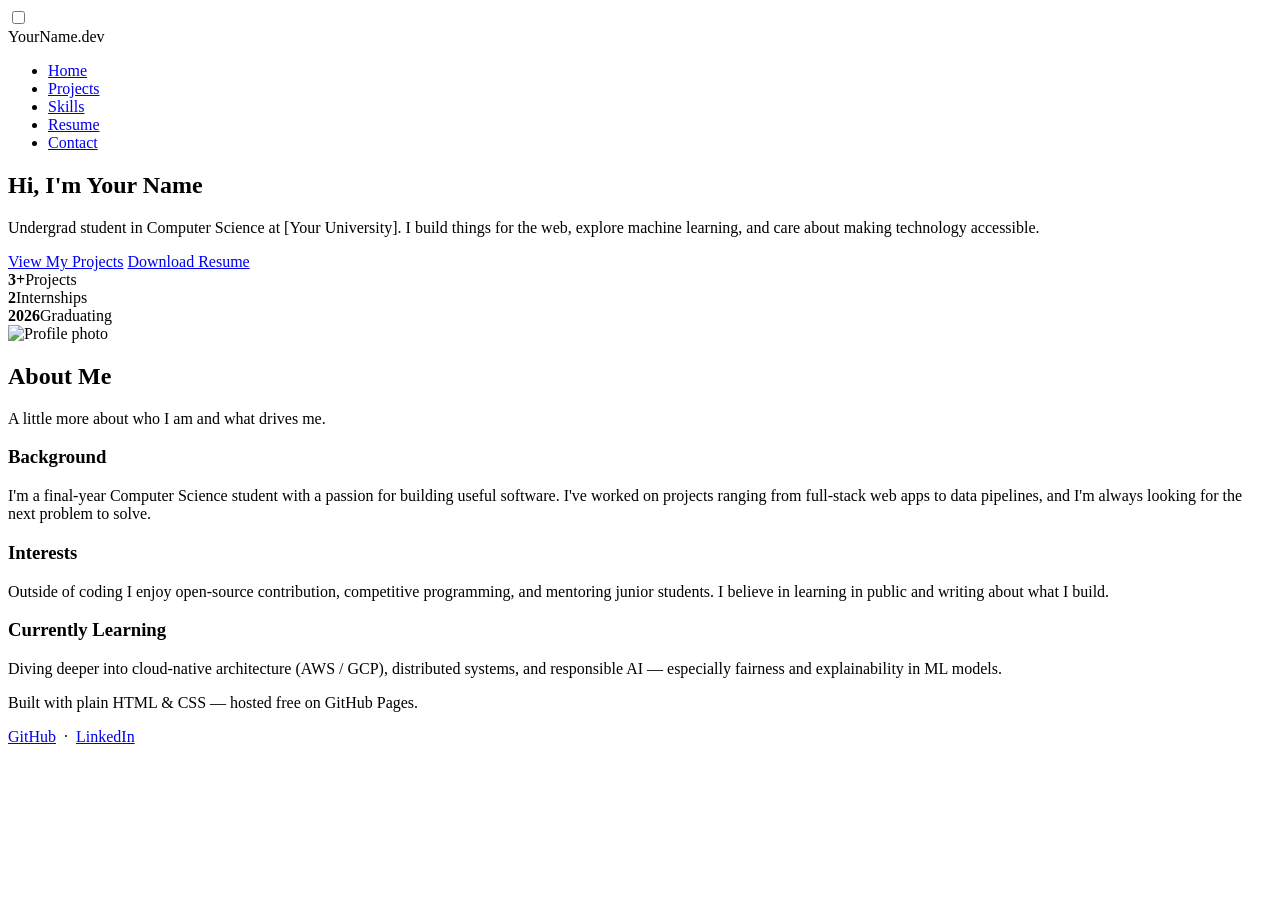
==== index.html @ 04952207 "Update index.html" ====
<!DOCTYPE html>
<html lang="en">
<head>
  <meta charset="UTF-8" />
  <meta name="viewport" content="width=device-width, initial-scale=1.0" />
  <title>Mahale Silva</title>
  <link rel="stylesheet" href="css/style.css" />
</head>
<body>

<!-- ── Navigation ── -->
<nav>
  <input type="checkbox" id="nav-toggle" />
  <div class="nav-inner">
    <span class="nav-brand">YourName.dev</span>
    <label class="nav-toggle-label" for="nav-toggle">
      <span></span>
    </label>
    <ul class="nav-links">
      <li><a href="index.html" class="active">Home</a></li>
      <li><a href="projects.html">Projects</a></li>
      <li><a href="skills.html">Skills</a></li>
      <li><a href="resume.html">Resume</a></li>
      <li><a href="contact.html">Contact</a></li>
    </ul>
  </div>
</nav>

<!-- ── Hero ── -->
<section class="hero">
  <div class="container hero-inner">
    <div class="hero-text">
      <h1>Hi, I'm <span>Your Name</span></h1>
      <p>
        Undergrad student in Computer Science at [Your University].
        I build things for the web, explore machine learning, and care
        about making technology accessible.
      </p>
      <div class="hero-btns">
        <a href="projects.html" class="btn">View My Projects</a>
        <a href="resume.html"   class="btn btn-outline">Download Resume</a>
      </div>
      <div class="stats">
        <div class="stat"><strong>3+</strong><span>Projects</span></div>
        <div class="stat"><strong>2</strong><span>Internships</span></div>
        <div class="stat"><strong>2026</strong><span>Graduating</span></div>
      </div>
    </div>
    <!-- Add your photo: upload a file called profile.jpg into the images/ folder -->
    <img
      src="images/profile.jpg"
      alt="Profile photo"
      class="hero-photo"
    />
  </div>
</section>

<!-- ── About ── -->
<section class="section section-alt">
  <div class="container">
    <h2 class="section-title">About Me</h2>
    <p class="section-sub">A little more about who I am and what drives me.</p>
    <div class="grid">

      <div class="card">
        <h3>Background</h3>
        <p>
          I'm a final-year Computer Science student with a passion for
          building useful software. I've worked on projects ranging from
          full-stack web apps to data pipelines, and I'm always looking
          for the next problem to solve.
        </p>
      </div>

      <div class="card">
        <h3>Interests</h3>
        <p>
          Outside of coding I enjoy open-source contribution, competitive
          programming, and mentoring junior students. I believe in learning
          in public and writing about what I build.
        </p>
      </div>

      <div class="card">
        <h3>Currently Learning</h3>
        <p>
          Diving deeper into cloud-native architecture (AWS / GCP),
          distributed systems, and responsible AI — especially fairness
          and explainability in ML models.
        </p>
      </div>

    </div>
  </div>
</section>

<!-- ── Footer ── -->
<footer>
  <p>Built with plain HTML &amp; CSS &mdash; hosted free on GitHub Pages.</p>
  <p style="margin-top:.4rem;">
    <a href="https://github.com/YourUsername">GitHub</a> &nbsp;·&nbsp;
    <a href="https://linkedin.com/in/yourhandle">LinkedIn</a>
  </p>
</footer>

</body>
</html>
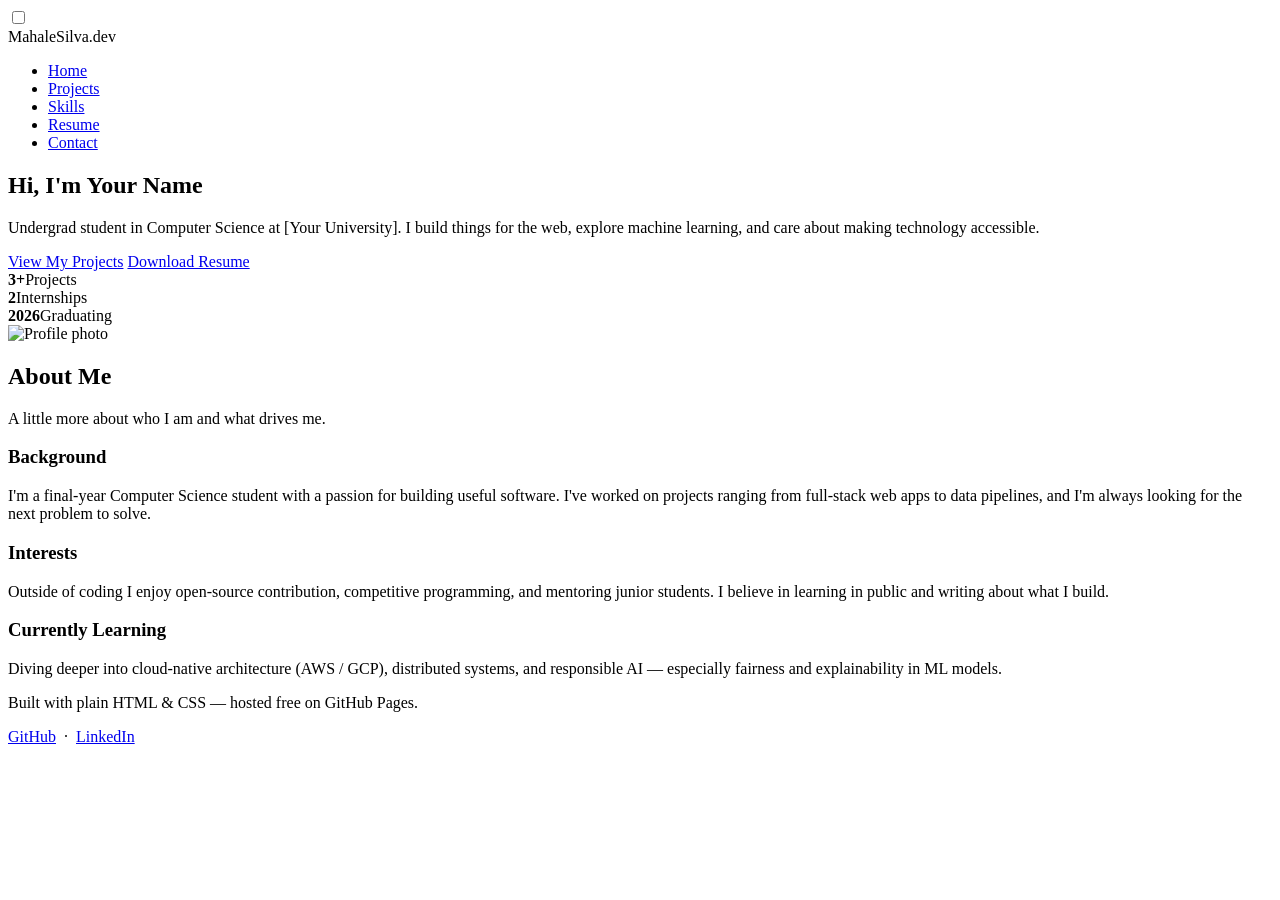
==== commit 36dc3bdc: "Update index.html" ====
--- a/index.html
+++ b/index.html
@@ -3,7 +3,7 @@
 <head>
   <meta charset="UTF-8" />
   <meta name="viewport" content="width=device-width, initial-scale=1.0" />
-  <title>Mahale Silva</title>
+  <title>Mahale Silva -- E-Portfolio</title>
   <link rel="stylesheet" href="css/style.css" />
 </head>
 <body>
@@ -12,7 +12,7 @@
 <nav>
   <input type="checkbox" id="nav-toggle" />
   <div class="nav-inner">
-    <span class="nav-brand">YourName.dev</span>
+    <span class="nav-brand">MahaleSilva.dev</span>
     <label class="nav-toggle-label" for="nav-toggle">
       <span></span>
     </label>
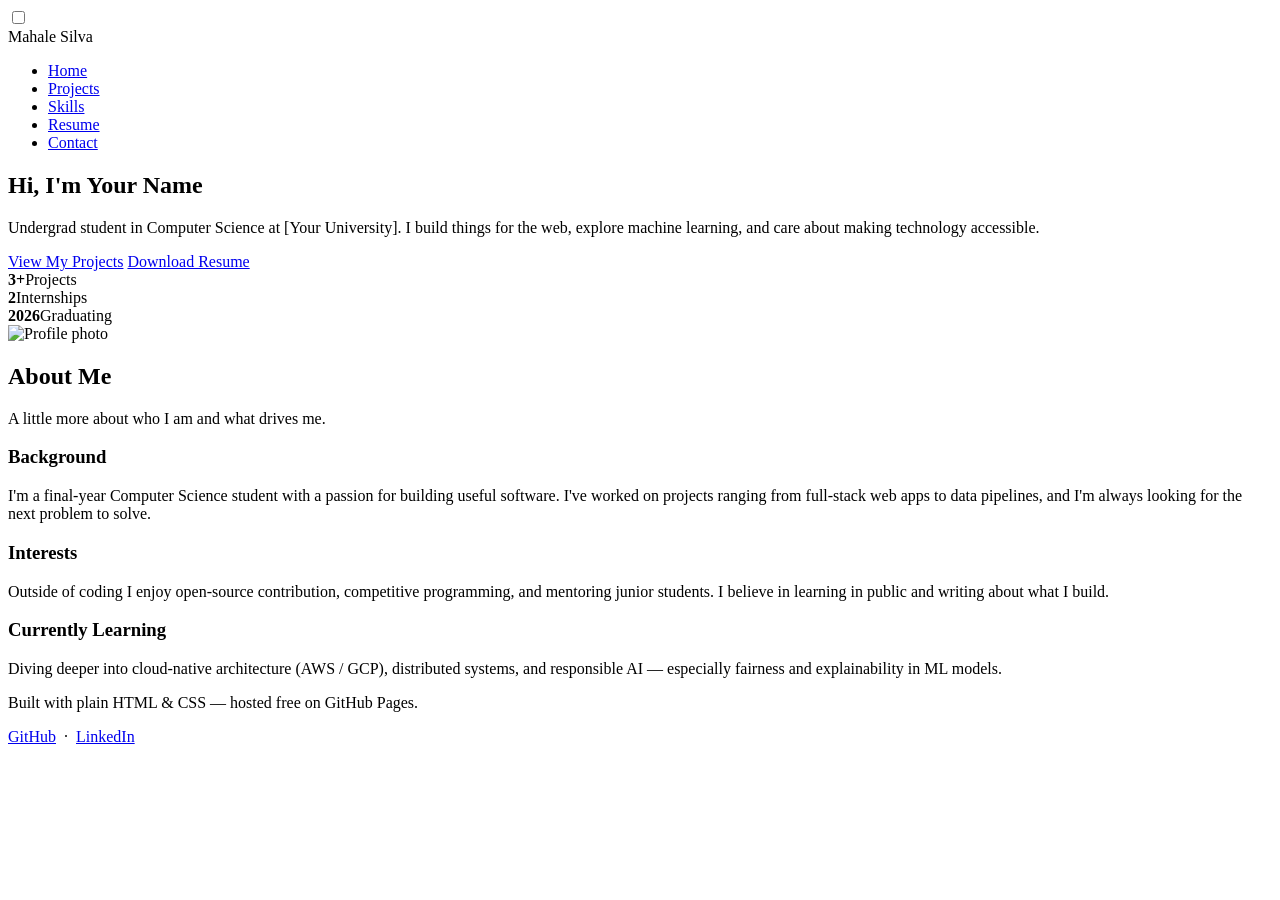
==== commit 5581702b: "Update index.html" ====
--- a/index.html
+++ b/index.html
@@ -12,7 +12,7 @@
 <nav>
   <input type="checkbox" id="nav-toggle" />
   <div class="nav-inner">
-    <span class="nav-brand">MahaleSilva.dev</span>
+    <span class="nav-brand">Mahale Silva</span>
     <label class="nav-toggle-label" for="nav-toggle">
       <span></span>
     </label>
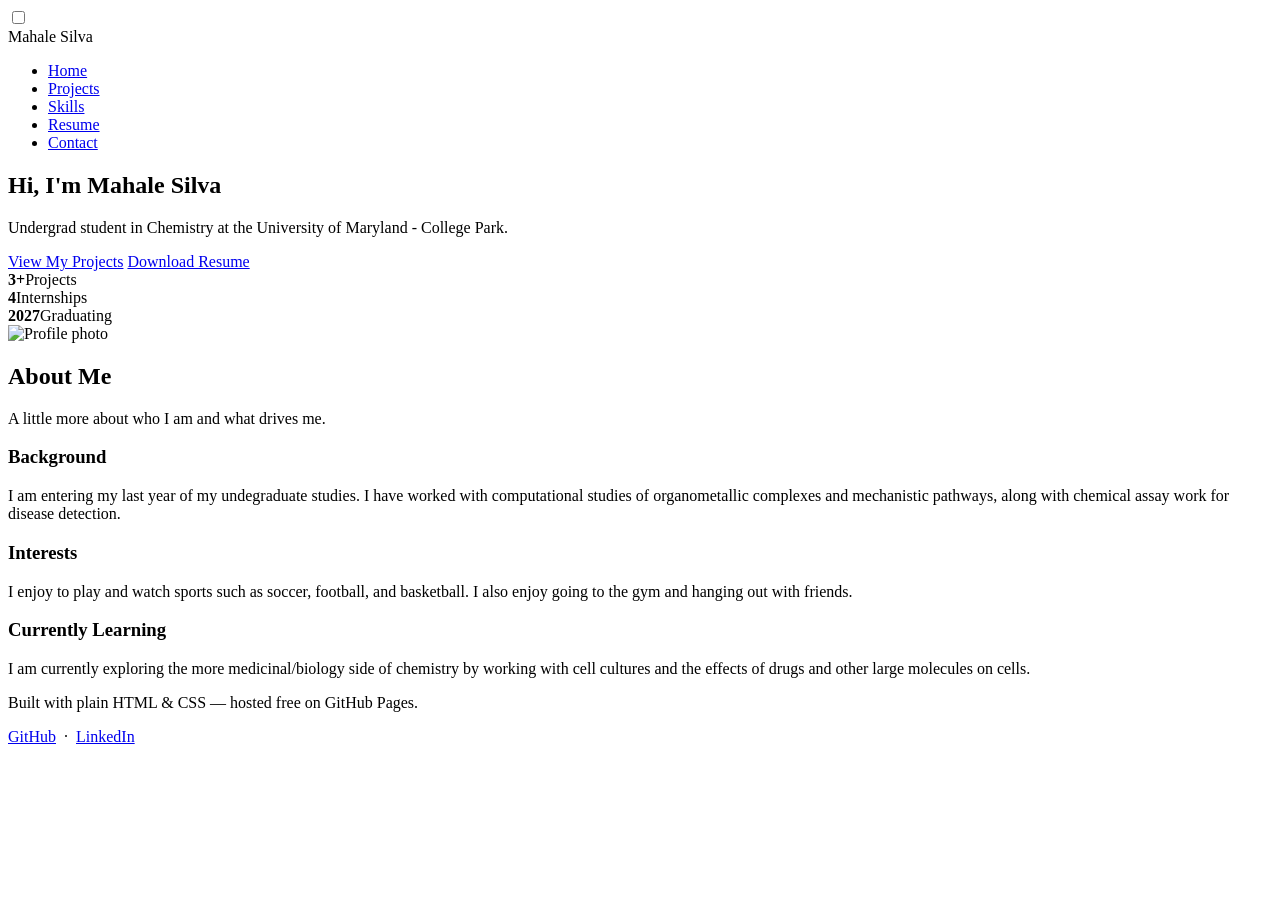
==== commit 6adbf619: "Update index.html" ====
--- a/index.html
+++ b/index.html
@@ -30,11 +30,9 @@
 <section class="hero">
   <div class="container hero-inner">
     <div class="hero-text">
-      <h1>Hi, I'm <span>Your Name</span></h1>
+      <h1>Hi, I'm <span>Mahale Silva</span></h1>
       <p>
-        Undergrad student in Computer Science at [Your University].
-        I build things for the web, explore machine learning, and care
-        about making technology accessible.
+        Undergrad student in Chemistry at the University of Maryland - College Park.
       </p>
       <div class="hero-btns">
         <a href="projects.html" class="btn">View My Projects</a>
@@ -42,8 +40,8 @@
       </div>
       <div class="stats">
         <div class="stat"><strong>3+</strong><span>Projects</span></div>
-        <div class="stat"><strong>2</strong><span>Internships</span></div>
-        <div class="stat"><strong>2026</strong><span>Graduating</span></div>
+        <div class="stat"><strong>4</strong><span>Internships</span></div>
+        <div class="stat"><strong>2027</strong><span>Graduating</span></div>
       </div>
     </div>
     <!-- Add your photo: upload a file called profile.jpg into the images/ folder -->
@@ -65,28 +63,28 @@
       <div class="card">
         <h3>Background</h3>
         <p>
-          I'm a final-year Computer Science student with a passion for
-          building useful software. I've worked on projects ranging from
-          full-stack web apps to data pipelines, and I'm always looking
-          for the next problem to solve.
+          I am entering my last year of my undegraduate studies. I have 
+          worked with computational studies of organometallic complexes 
+          and mechanistic pathways, along with chemical assay work for
+          disease detection.
         </p>
       </div>
 
       <div class="card">
         <h3>Interests</h3>
         <p>
-          Outside of coding I enjoy open-source contribution, competitive
-          programming, and mentoring junior students. I believe in learning
-          in public and writing about what I build.
+          I enjoy to play and watch sports such as soccer, football,
+          and basketball. I also enjoy going to the gym and hanging out
+          with friends.
         </p>
       </div>
 
       <div class="card">
         <h3>Currently Learning</h3>
         <p>
-          Diving deeper into cloud-native architecture (AWS / GCP),
-          distributed systems, and responsible AI — especially fairness
-          and explainability in ML models.
+          I am currently exploring the more medicinal/biology side of
+          chemistry by working with cell cultures and the effects of drugs
+          and other large molecules on cells.
         </p>
       </div>
 
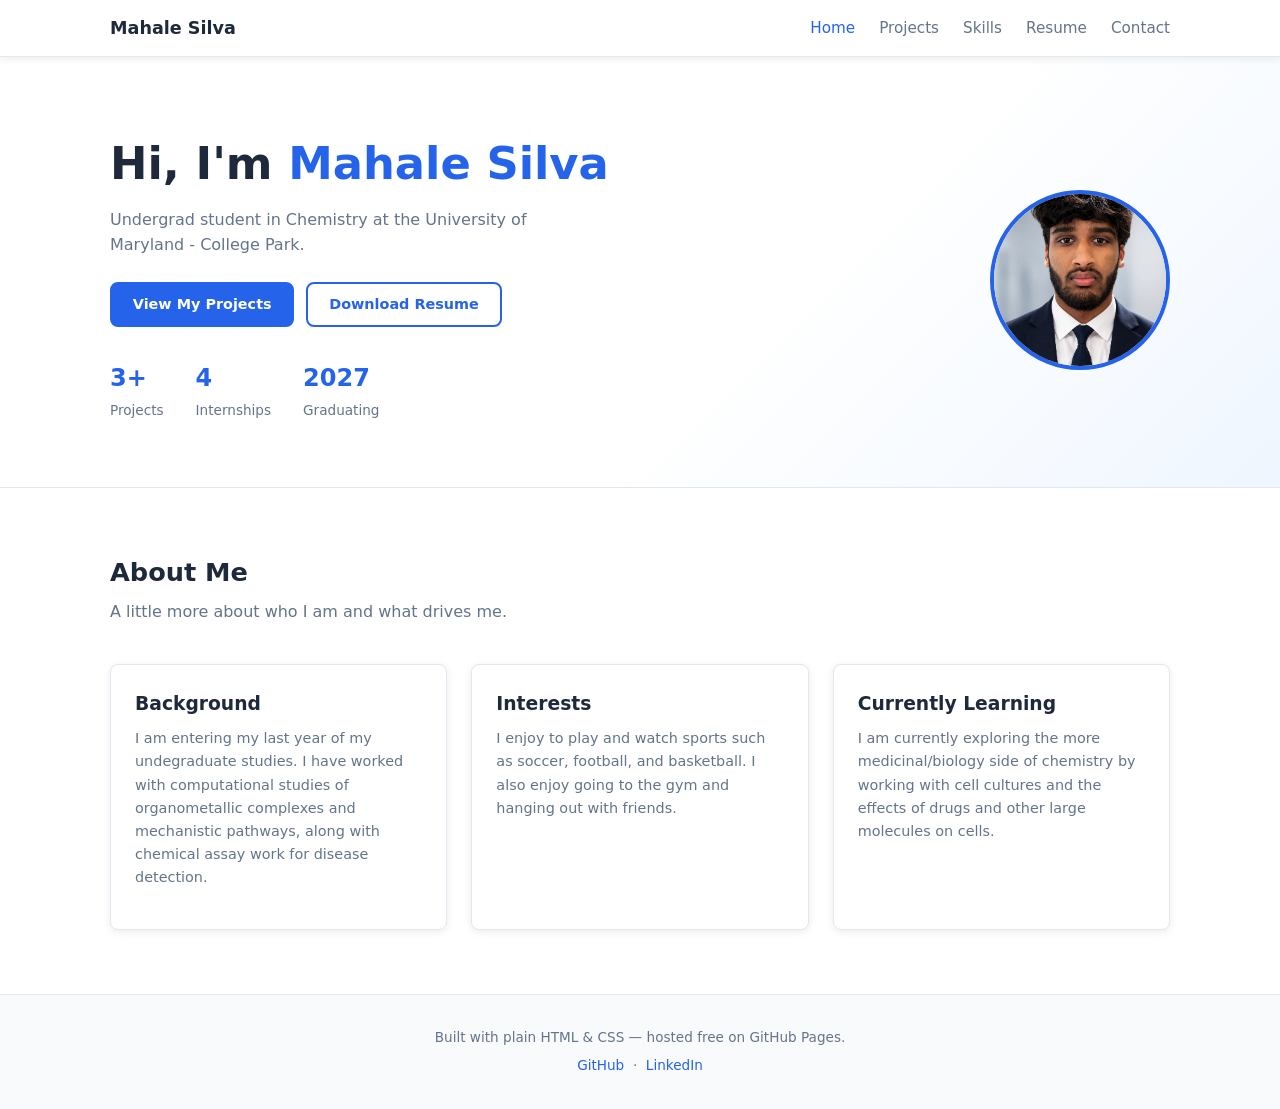
==== commit d0cf6f53: "Update index.html" ====
--- a/index.html
+++ b/index.html
@@ -46,7 +46,7 @@
     </div>
     <!-- Add your photo: upload a file called profile.jpg into the images/ folder -->
     <img
-      src="images/profile.jpg"
+      src="images/profile.jpg.png"
       alt="Profile photo"
       class="hero-photo"
     />
--- a/css/style.css
+++ b/css/style.css
@@ -0,0 +1,233 @@
+/* ============================================================
+   E-Portfolio Template — single shared stylesheet
+   Students: change the 4 CSS variables below to retheme everything
+   ============================================================ */
+
+:root {
+  --accent:    #2563eb;
+  --accent-dark: #1d4ed8;
+  --bg:        #f8fafc;
+  --surface:   #ffffff;
+  --text:      #1e293b;
+  --muted:     #64748b;
+  --border:    #e2e8f0;
+  --radius:    0.5rem;
+  --shadow:    0 2px 8px rgba(0,0,0,.08);
+  --font:      'Segoe UI', system-ui, sans-serif;
+  --max-w:     1100px;
+}
+
+/* ── Reset ── */
+*, *::before, *::after { box-sizing: border-box; margin: 0; padding: 0; }
+html { scroll-behavior: smooth; }
+body {
+  font-family: var(--font);
+  background: var(--bg);
+  color: var(--text);
+  line-height: 1.6;
+}
+img { max-width: 100%; display: block; }
+a { color: var(--accent); text-decoration: none; }
+a:hover { text-decoration: underline; }
+
+/* ── Layout helpers ── */
+.container { max-width: var(--max-w); margin: 0 auto; padding: 0 1.25rem; }
+.section    { padding: 4rem 0; }
+.section-alt { background: var(--surface); }
+
+/* ── Nav ── */
+nav {
+  position: sticky; top: 0; z-index: 100;
+  background: var(--surface);
+  border-bottom: 1px solid var(--border);
+  box-shadow: var(--shadow);
+}
+.nav-inner {
+  display: flex; align-items: center; justify-content: space-between;
+  max-width: var(--max-w); margin: 0 auto; padding: 0 1.25rem;
+  height: 3.5rem;
+}
+.nav-brand { font-weight: 700; font-size: 1.1rem; color: var(--text); }
+.nav-links { display: flex; gap: 1.5rem; list-style: none; }
+.nav-links a { color: var(--muted); font-size: .95rem; transition: color .2s; }
+.nav-links a:hover, .nav-links a.active { color: var(--accent); text-decoration: none; }
+
+/* Mobile nav — pure CSS checkbox trick */
+.nav-toggle-label { display: none; cursor: pointer; padding: .5rem; }
+.nav-toggle-label span,
+.nav-toggle-label span::before,
+.nav-toggle-label span::after {
+  display: block; width: 22px; height: 2px;
+  background: var(--text); border-radius: 2px;
+  transition: transform .3s;
+}
+.nav-toggle-label span::before { content: ''; margin-top: 5px; }
+.nav-toggle-label span::after  { content: ''; margin-top: 5px; }
+#nav-toggle { display: none; }
+
+@media (max-width: 600px) {
+  .nav-toggle-label { display: block; }
+  .nav-links {
+    display: none; flex-direction: column; gap: 0;
+    position: absolute; top: 3.5rem; left: 0; right: 0;
+    background: var(--surface);
+    border-bottom: 1px solid var(--border);
+  }
+  .nav-links a { display: block; padding: .75rem 1.25rem; border-top: 1px solid var(--border); }
+  #nav-toggle:checked ~ .nav-inner .nav-links { display: flex; }
+}
+
+/* ── Buttons ── */
+.btn {
+  display: inline-block; padding: .55rem 1.3rem;
+  background: var(--accent); color: #fff;
+  border-radius: var(--radius); font-size: .9rem; font-weight: 600;
+  border: 2px solid var(--accent); transition: background .2s, color .2s;
+}
+.btn:hover { background: var(--accent-dark); border-color: var(--accent-dark); text-decoration: none; }
+.btn-outline {
+  background: transparent; color: var(--accent);
+}
+.btn-outline:hover { background: var(--accent); color: #fff; }
+
+/* ── Hero ── */
+.hero {
+  padding: 5rem 0 4rem;
+  background: linear-gradient(135deg, var(--surface) 60%, #eff6ff 100%);
+  border-bottom: 1px solid var(--border);
+}
+.hero-inner {
+  display: flex; align-items: center; gap: 3rem;
+  flex-wrap: wrap;
+}
+.hero-text { flex: 1; min-width: 260px; }
+.hero-text h1 { font-size: clamp(1.8rem, 4vw, 2.8rem); line-height: 1.2; }
+.hero-text h1 span { color: var(--accent); }
+.hero-text p { color: var(--muted); margin: 1rem 0 1.5rem; max-width: 480px; }
+.hero-btns { display: flex; gap: .75rem; flex-wrap: wrap; }
+.hero-photo {
+  width: 180px; height: 180px; border-radius: 50%;
+  object-fit: cover; border: 4px solid var(--accent);
+  background: var(--border);
+  flex-shrink: 0;
+}
+.stats { display: flex; gap: 2rem; margin-top: 2rem; flex-wrap: wrap; }
+.stat strong { display: block; font-size: 1.5rem; color: var(--accent); }
+.stat span { font-size: .85rem; color: var(--muted); }
+
+/* ── Section headings ── */
+.section-title {
+  font-size: 1.6rem; margin-bottom: .4rem;
+}
+.section-sub {
+  color: var(--muted); margin-bottom: 2.5rem;
+}
+
+/* ── Cards grid ── */
+.grid {
+  display: grid;
+  grid-template-columns: repeat(auto-fit, minmax(280px, 1fr));
+  gap: 1.5rem;
+}
+.card {
+  background: var(--surface); border: 1px solid var(--border);
+  border-radius: var(--radius); padding: 1.5rem;
+  box-shadow: var(--shadow); transition: transform .2s, box-shadow .2s;
+}
+.card:hover { transform: translateY(-3px); box-shadow: 0 6px 18px rgba(0,0,0,.12); }
+.card h3 { margin-bottom: .5rem; }
+.card p  { color: var(--muted); font-size: .9rem; margin-bottom: 1rem; }
+.badge-row { display: flex; flex-wrap: wrap; gap: .4rem; margin-bottom: 1rem; }
+.badge {
+  font-size: .75rem;
+  padding: .2rem .6rem;
+  background: #eff6ff;
+  color: var(--accent);
+  border-radius: 999px;
+  border: 1px solid #bfdbfe;
+}
+
+/* ── Skills ── */
+.skill-list { display: flex; flex-direction: column; gap: 1rem; }
+.skill-item label {
+  display: flex; justify-content: space-between;
+  font-size: .9rem; margin-bottom: .3rem;
+}
+.skill-bar {
+  height: 8px; background: var(--border); border-radius: 999px; overflow: hidden;
+}
+.skill-bar-fill {
+  height: 100%; background: var(--accent); border-radius: 999px;
+  animation: grow .8s ease forwards;
+  transform-origin: left;
+}
+@keyframes grow { from { width: 0; } }
+
+.soft-grid {
+  display: flex; flex-wrap: wrap; gap: .6rem; margin-top: 1.5rem;
+}
+.soft-badge {
+  padding: .4rem 1rem; border-radius: 999px;
+  background: var(--surface); border: 1px solid var(--border);
+  font-size: .85rem;
+}
+
+/* ── Timeline (resume) ── */
+.timeline { position: relative; padding-left: 2rem; }
+.timeline::before {
+  content: ''; position: absolute;
+  left: .6rem; top: 0; bottom: 0;
+  width: 2px; background: var(--border);
+}
+.timeline-item { position: relative; margin-bottom: 2rem; }
+.timeline-dot {
+  position: absolute; left: -2rem; top: .3rem;
+  width: 14px; height: 14px; border-radius: 50%;
+  background: var(--accent); border: 2px solid var(--surface);
+  box-shadow: 0 0 0 2px var(--accent);
+}
+.timeline-item h4 { font-size: 1rem; }
+.timeline-item .meta {
+  font-size: .82rem; color: var(--muted); margin-bottom: .3rem;
+}
+.timeline-item p { font-size: .9rem; color: var(--muted); }
+
+/* ── Contact form ── */
+.contact-grid {
+  display: grid; grid-template-columns: 1fr 1fr; gap: 3rem; align-items: start;
+}
+@media (max-width: 600px) { .contact-grid { grid-template-columns: 1fr; } }
+
+.form-group { margin-bottom: 1.2rem; }
+.form-group label { display: block; font-size: .9rem; margin-bottom: .35rem; font-weight: 500; }
+.form-group input,
+.form-group textarea,
+.form-group select {
+  width: 100%; padding: .6rem .85rem;
+  border: 1px solid var(--border); border-radius: var(--radius);
+  font-family: var(--font); font-size: .95rem; color: var(--text);
+  background: var(--surface); transition: border-color .2s;
+}
+.form-group input:focus,
+.form-group textarea:focus {
+  outline: none; border-color: var(--accent);
+  box-shadow: 0 0 0 3px rgba(37,99,235,.15);
+}
+.form-group textarea { resize: vertical; min-height: 130px; }
+
+.social-links { display: flex; flex-direction: column; gap: .9rem; }
+.social-link {
+  display: flex; align-items: center; gap: .75rem;
+  padding: .75rem 1rem; border: 1px solid var(--border);
+  border-radius: var(--radius); background: var(--surface);
+  color: var(--text); transition: border-color .2s, box-shadow .2s;
+}
+.social-link:hover { border-color: var(--accent); box-shadow: var(--shadow); text-decoration: none; }
+.social-icon { font-size: 1.2rem; width: 1.5rem; text-align: center; }
+
+/* ── Footer ── */
+footer {
+  text-align: center; padding: 2rem 1rem;
+  border-top: 1px solid var(--border);
+  color: var(--muted); font-size: .85rem;
+}
